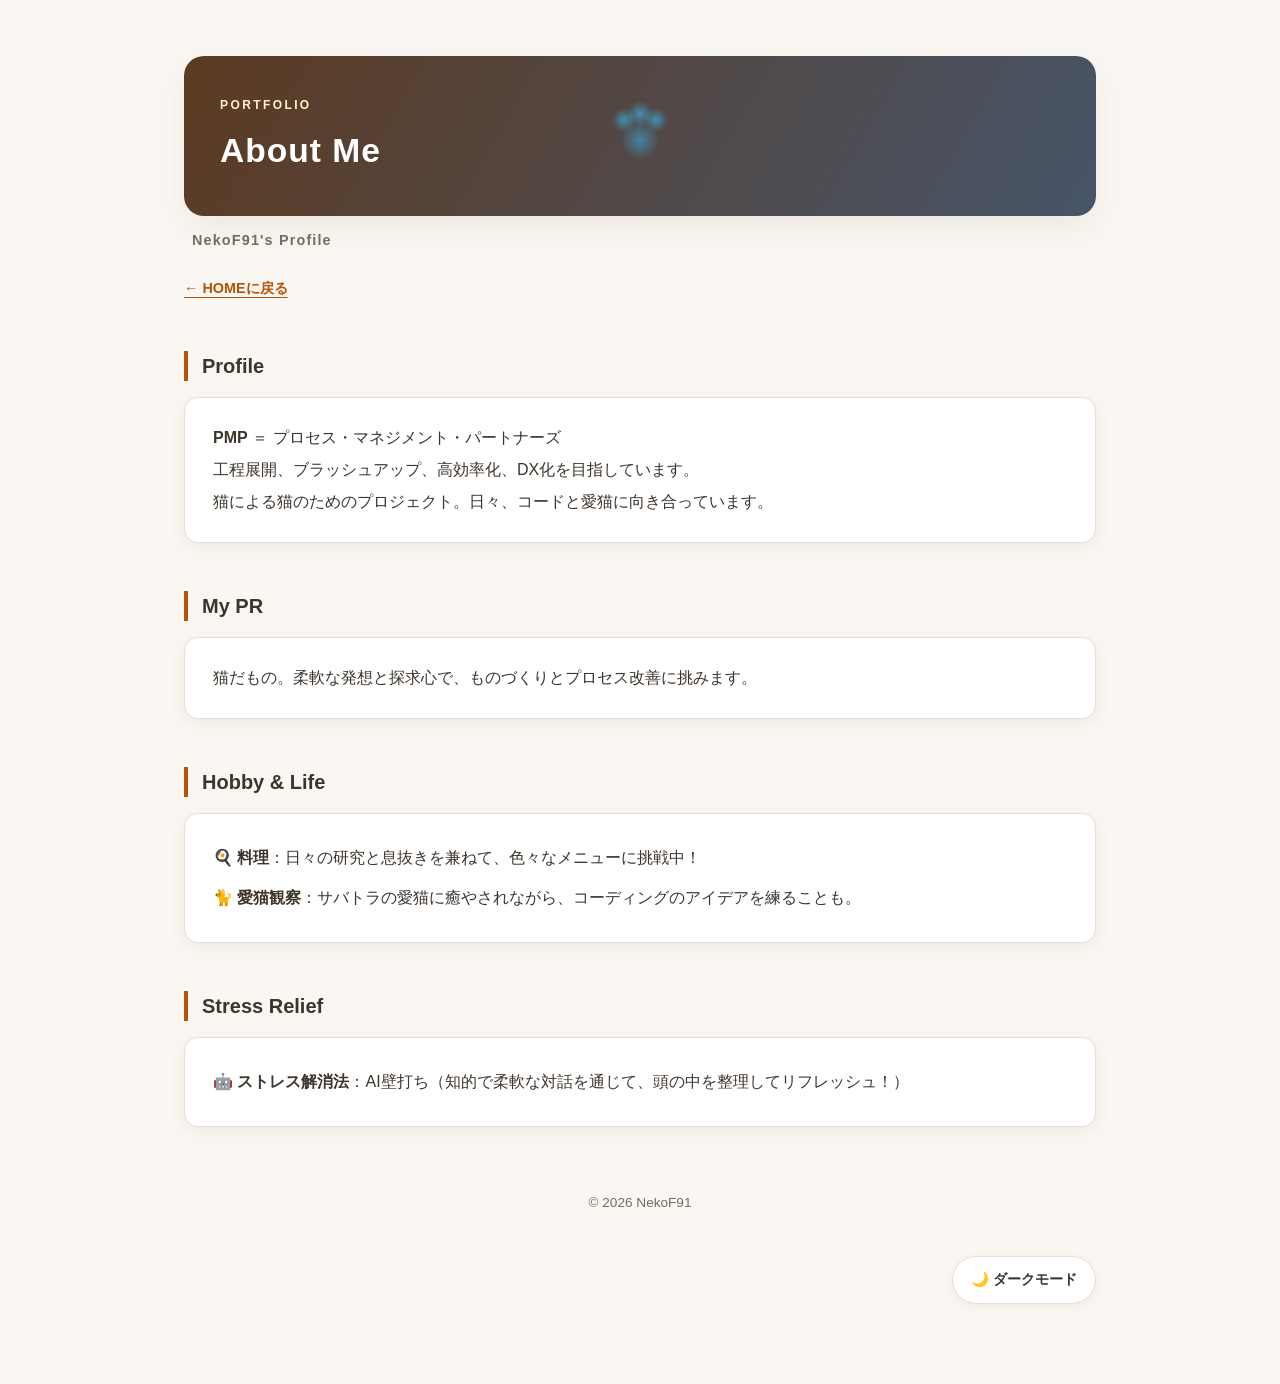
==== aboutme.html @ a40cb2b3 "feat: AboutMe pageを追加した" ====
<!DOCTYPE html>
<html lang="ja">

<head>
	<meta charset="UTF-8">
	<meta name="viewport" content="width=device-width, initial-scale=1.0">
	<link rel="stylesheet" href="css/style.css">
	<script src="js/main.js" defer></script>
	<title>About Me | NekoF91 Portfolio</title>
</head>

<body>
	<!-- ヘッダー -->
	<header class="site-header">
		<h1>About Me</h1>
		<p class="site-subtitle">NekoF91's Profile</p>
		<nav aria-label="ページナビ" style="margin-top: 20px;">
			<a href="index.html" class="portfolio-link">← HOMEに戻る</a>
		</nav>
	</header>
	
	<main>
		<!-- プロフィールセクション -->
		<section class="intro-section">
			<h2 class="reveal">Profile</h2>
			<div class="intro-box">
				<p>
					<strong>PMP</strong> ＝ プロセス・マネジメント・パートナーズ<br>
					工程展開、ブラッシュアップ、高効率化、DX化を目指しています。<br>
					猫による猫のためのプロジェクト。日々、コードと愛猫に向き合っています。
				</p>
			</div>
		</section>

		<!-- My PRセクション -->
		<section class="portfolio-section">
			<h2 class="reveal">My PR</h2>
			<div class="intro-box">
				<p>猫だもの。柔軟な発想と探求心で、ものづくりとプロセス改善に挑みます。</p>
			</div>
		</section>
		
		<!-- 趣味セクション -->
		<section class="hobby-section">
			<h2 class="reveal">Hobby & Life</h2>
			<div class="hobby-content">
				<p>🍳 <strong>料理</strong>：日々の研究と息抜きを兼ねて、色々なメニューに挑戦中！</p>
				<p>🐈 <strong>愛猫観察</strong>：サバトラの愛猫に癒やされながら、コーディングのアイデアを練ることも。</p>
			</div>
		</section>

		<!-- ストレス解消法セクション -->
		<section class="stress-section">
			<h2 class="reveal">Stress Relief</h2>
			<div class="hobby-content">
				<p>🤖 <strong>ストレス解消法</strong>：AI壁打ち（知的で柔軟な対話を通じて、頭の中を整理してリフレッシュ！）</p>
			</div>
		</section>
	</main>

	<!-- フッター -->
	<footer class="site-footer">
		<p>&copy; 2026 NekoF91</p>
	</footer>

	<!-- ダークモード切替ボタン -->
	<button id="themeToggle" class="theme-toggle" type="button" aria-pressed="false">
		🌙 ダークモード
	</button>
</body>

</html>
---- css/style.css ----
/* =========================================================
   カラー変数（ここを変えるだけで全体の色味が変わります！）
   ※現在は「カフェ＆三毛猫（ウォーム系）」を設定中
   ========================================================= */
:root {
    --bg-page: #faf7f2;              /* ページ全体の背景（温かみのあるクリーム） */
    --bg-card: #ffffff;              /* カードの背景 */
    --text-main: #3d342c;            /* メイン文字色（濃いブラウン） */
    --text-muted: #786a5e;           /* 補足文字色 */
    --accent-dark: #5c3a21;          /* 濃いアクセント（エスプレッソブラウン） */
    --accent-main: #b45309;          /* メインアクセント（キャラメル・テラコッタ） */
    --accent-light: #fef3c7;         /* 薄いアクセント（タグ背景など） */
    --accent-glow: rgba(251, 191, 36, 0.35); /* マウス連動の光の色 */
    --border-color: #e7dfd5;         /* 枠線 */
    --shadow-color: rgba(92, 58, 33, 0.08);
}

/* ダークモード用の色設定 */
html.dark {
    --bg-page: #181412;
    --bg-card: #241e1b;
    --text-main: #e7e0d8;
    --text-muted: #a89b91;
    --accent-dark: #452715;
    --accent-main: #f59e0b;          /* 暗闇で光る猫の瞳のようなアンバー */
    --accent-light: #3f2817;
    --accent-glow: rgba(245, 158, 11, 0.3);
    --border-color: #3d332d;
    --shadow-color: rgba(0, 0, 0, 0.35);
}


/* =========================================================
   共通設定・ベース
   ========================================================= */
*, *::before, *::after {
    box-sizing: border-box;
}

html {
    min-height: 100%;
    background-color: var(--bg-page);
    transition: background-color 0.3s ease;
}

body {
    max-width: 960px;
    margin: 0 auto;
    padding: 56px 24px 80px;
    font-family: "Segoe UI", "Hiragino Kaku Gothic ProN",
        "Yu Gothic", Meiryo, sans-serif;
    color: var(--text-main);
    line-height: 1.8;
    overflow-wrap: anywhere;
}


/* =========================================================
   ヘッダー・タイトル
   ========================================================= */
.site-header {
    margin-bottom: 44px;
}

h1 {
    margin: 0;
    padding: 40px 36px;
    border-radius: 20px;
    background:
        radial-gradient(circle at var(--mouse-x, 50%) var(--mouse-y, 50%),
            var(--accent-glow), transparent 45%),
        linear-gradient(120deg, var(--accent-dark), var(--accent-main));
    box-shadow: 0 12px 30px var(--shadow-color);
    color: #ffffff;
    font-size: clamp(1.5rem, 3.5vw, 2.1rem);
    line-height: 1.5;
    letter-spacing: 0.03em;
}

h1::before {
    content: "PORTFOLIO";
    display: block;
    margin-bottom: 12px;
    color: var(--accent-light);
    font-size: 0.75rem;
    font-weight: 600;
    letter-spacing: 0.2em;
}

.site-subtitle {
    margin: 12px 0 0 8px;
    padding: 0;
    border: none;
    background: transparent;
    box-shadow: none;
    color: var(--text-muted);
    font-size: 0.9rem;
    font-weight: 600;
    letter-spacing: 0.08em;
}


/* =========================================================
   見出し・テキスト・セクション
   ========================================================= */
h2 {
    margin: 48px 0 16px;
    padding-left: 14px;
    border-left: 4px solid var(--accent-main);
    color: var(--text-main);
    font-size: 1.25rem;
    line-height: 1.5;
}

.intro-box p,
.hobby-content {
    margin: 0;
    padding: 24px 28px;
    border: 1px solid var(--border-color);
    border-radius: 14px;
    background-color: var(--bg-card);
    box-shadow: 0 4px 16px var(--shadow-color);
    line-height: 2;
}

.hobby-content p {
    margin: 0;
    padding: 4px 0;
    border: none;
    background: transparent;
    box-shadow: none;
}


/* =========================================================
   リンク・ボタン共通
   ========================================================= */
a {
    color: var(--accent-main);
    text-decoration-thickness: 1px;
    text-underline-offset: 4px;
    transition: opacity 0.2s ease;
}

a:hover {
    opacity: 0.8;
    text-decoration-thickness: 2px;
}

a:focus-visible,
.theme-toggle:focus-visible {
    outline: 3px solid var(--accent-main);
    outline-offset: 3px;
}

.theme-toggle {
    display: block;
    margin: 40px 0 0 auto;
    padding: 10px 18px;
    border: 1px solid var(--border-color);
    border-radius: 999px;
    background: var(--bg-card);
    color: var(--text-main);
    font: inherit;
    font-size: 0.9rem;
    font-weight: 700;
    cursor: pointer;
    box-shadow: 0 2px 8px var(--shadow-color);
    transition: background-color 0.2s, transform 0.2s, border-color 0.2s;
}

.theme-toggle:hover {
    border-color: var(--accent-main);
    transform: translateY(-2px);
}


/* =========================================================
   JavaScript と組み合わせた演出
   ========================================================= */
.js-enabled .reveal {
    opacity: 0;
    transform: translateY(22px);
    transition: opacity 0.7s ease, transform 0.7s ease;
}

.js-enabled .reveal.is-visible {
    opacity: 1;
    transform: translateY(0);
}


/* ==========================================
   ポートフォリオ一覧（グリッド・カード）
   ========================================== */
.portfolio-grid {
    display: grid;
    grid-template-columns: repeat(2, minmax(0, 1fr));
    gap: 24px;
}

.portfolio-grid .portfolio-card {
    padding: 0;
    overflow: hidden;
    background: var(--bg-card);
    border: 1px solid var(--border-color);
    border-radius: 16px;
    box-shadow: 0 4px 16px var(--shadow-color);
    color: var(--text-main);
    transition: transform 0.25s ease, box-shadow 0.25s ease, opacity 0.7s ease;
}

.portfolio-grid .portfolio-card.is-visible:hover {
    transform: translateY(-5px);
    box-shadow: 0 12px 32px var(--shadow-color);
}

.portfolio-image {
    display: flex;
    align-items: center;
    justify-content: center;
    height: 150px;
    background: linear-gradient(135deg, var(--accent-dark), var(--accent-main));
    color: #ffffff;
    font-size: 0.9rem;
    font-weight: 700;
    letter-spacing: 0.15em;
}

.portfolio-image-next {
    background: linear-gradient(135deg, #78716c, #a8a29e);
}

.portfolio-content {
    padding: 24px;
}

.portfolio-content h3 {
    margin: 0 0 12px;
    color: var(--text-main);
    font-size: 1.2rem;
}

.portfolio-grid .portfolio-description {
    margin: 0 0 18px;
    padding: 0;
    border: none;
    background: transparent;
    box-shadow: none;
    color: var(--text-muted);
    font-size: 0.9rem;
    line-height: 1.8;
}

.portfolio-tags {
    display: flex;
    flex-wrap: wrap;
    gap: 8px;
    margin-bottom: 20px;
}

.portfolio-tags span {
    padding: 4px 12px;
    border-radius: 6px;
    background: var(--accent-light);
    color: var(--accent-main);
    font-size: 0.75rem;
    font-weight: 700;
}

.portfolio-link {
    display: inline-block;
    font-size: 0.9rem;
    font-weight: 700;
}

.site-footer {
    margin-top: 64px;
    text-align: center;
    color: var(--text-muted);
    font-size: 0.85rem;
}


/* ==========================================
   レスポンシブ・アクセシビリティ
   ========================================== */
@media (max-width: 600px) {
    body {
        padding: 28px 16px 48px;
    }

    h1 {
        padding: 28px 20px;
        border-radius: 16px;
    }

    h2 {
        margin-top: 36px;
        font-size: 1.1rem;
    }

    .intro-box p,
    .hobby-content {
        padding: 20px;
    }

    .portfolio-grid {
        grid-template-columns: 1fr;
    }

    .portfolio-image {
        height: 130px;
    }

    .portfolio-content {
        padding: 20px;
    }
}

@media (prefers-reduced-motion: reduce) {
    .js-enabled .reveal {
        opacity: 1;
        transform: none;
        transition: none;
    }

    .theme-toggle,
    .portfolio-grid .portfolio-card {
        transition: none;
    }

    .theme-toggle:hover,
    .portfolio-grid .portfolio-card.is-visible:hover {
        transform: none;
    }
}
/* タイトル上をマウスが動くと、指が3個の肉球の光が動く */
h1 {
    background:
        /* 指1：左上の指 */
        radial-gradient(circle 12px at calc(var(--mouse-x, 50%) - 16px) calc(var(--mouse-y, 50%) - 16px), rgba(56, 189, 248, 0.6), transparent 100%),
        /* 指2：真上の指 */
        radial-gradient(circle 13px at var(--mouse-x, 50%) calc(var(--mouse-y, 50%) - 22px), rgba(56, 189, 248, 0.6), transparent 100%),
        /* 指3：右上の指 */
        radial-gradient(circle 12px at calc(var(--mouse-x, 50%) + 16px) calc(var(--mouse-y, 50%) - 16px), rgba(56, 189, 248, 0.6), transparent 100%),
        /* 肉球の中央の大きなパッド（ふっくらした部分） */
        radial-gradient(circle 28px at var(--mouse-x, 50%) calc(var(--mouse-y, 50%) + 4px), rgba(56, 189, 248, 0.5), transparent 70%),
        /* 全体のベースのグラデーション */
        linear-gradient(120deg, var(--accent-dark), #475569);
}
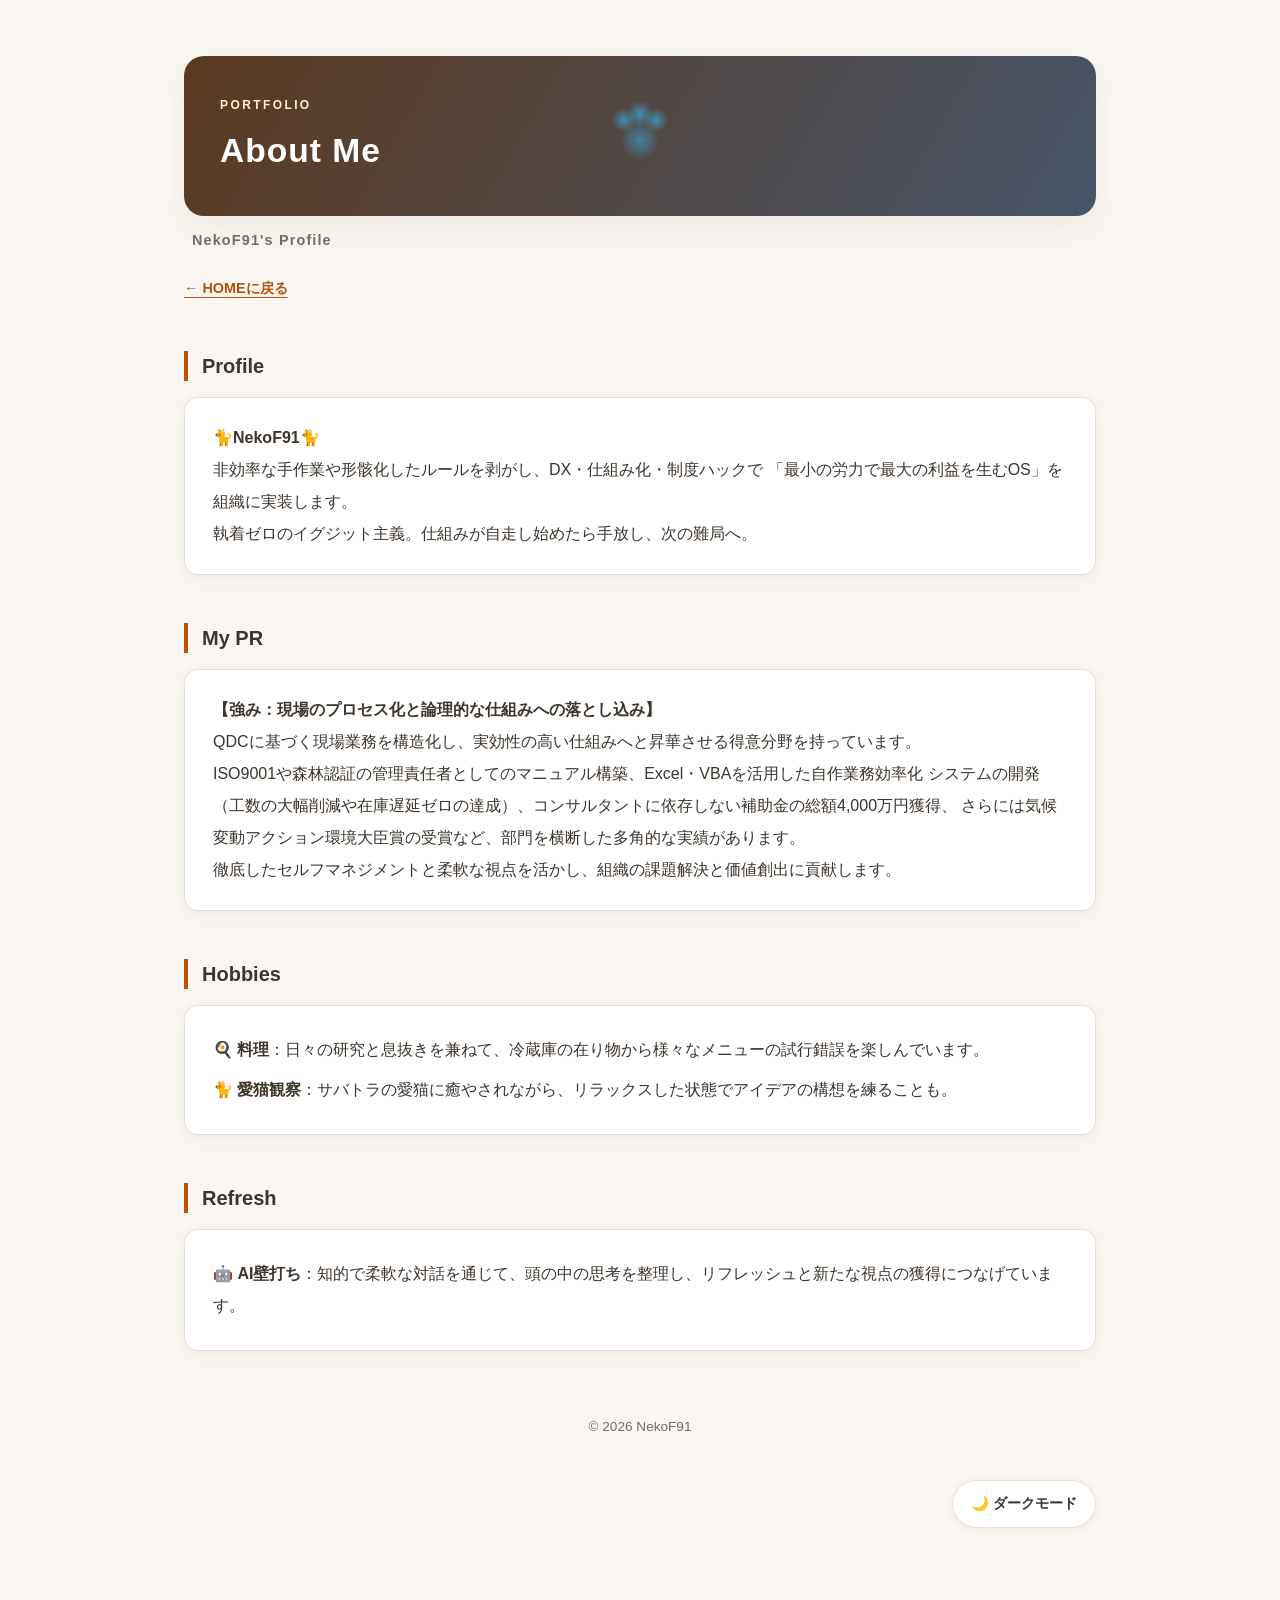
==== commit 3a66bb63: "docs: AboutMEページの充実" ====
--- a/aboutme.html
+++ b/aboutme.html
@@ -20,40 +20,48 @@
 	</header>
 	
 	<main>
-		<!-- プロフィールセクション -->
+		<!-- Profile：自己紹介、現在の取得中内容、仕事受注を目指す理由 -->
 		<section class="intro-section">
 			<h2 class="reveal">Profile</h2>
 			<div class="intro-box">
 				<p>
-					<strong>PMP</strong> ＝ プロセス・マネジメント・パートナーズ<br>
-					工程展開、ブラッシュアップ、高効率化、DX化を目指しています。<br>
-					猫による猫のためのプロジェクト。日々、コードと愛猫に向き合っています。
+					<strong>🐈NekoF91🐈</strong><br>
+					非効率な手作業や形骸化したルールを剥がし、DX・仕組み化・制度ハックで
+					「最小の労力で最大の利益を生むOS」を組織に実装します。<br>
+					執着ゼロのイグジット主義。仕組みが自走し始めたら手放し、次の難局へ。
 				</p>
 			</div>
 		</section>
 
-		<!-- My PRセクション -->
+		<!-- My PR：自身の強み・長所と具体的な経験 -->
 		<section class="portfolio-section">
 			<h2 class="reveal">My PR</h2>
 			<div class="intro-box">
-				<p>猫だもの。柔軟な発想と探求心で、ものづくりとプロセス改善に挑みます。</p>
-			</div>
-		</section>
-		
-		<!-- 趣味セクション -->
-		<section class="hobby-section">
-			<h2 class="reveal">Hobby & Life</h2>
-			<div class="hobby-content">
-				<p>🍳 <strong>料理</strong>：日々の研究と息抜きを兼ねて、色々なメニューに挑戦中！</p>
-				<p>🐈 <strong>愛猫観察</strong>：サバトラの愛猫に癒やされながら、コーディングのアイデアを練ることも。</p>
+				<p>
+					<strong>【強み：現場のプロセス化と論理的な仕組みへの落とし込み】</strong><br>
+					QDCに基づく現場業務を構造化し、実効性の高い仕組みへと昇華させる得意分野を持っています。<br>
+					ISO9001や森林認証の管理責任者としてのマニュアル構築、Excel・VBAを活用した自作業務効率化
+					システムの開発（工数の大幅削減や在庫遅延ゼロの達成）、コンサルタントに依存しない補助金の総額4,000万円獲得、
+					さらには気候変動アクション環境大臣賞の受賞など、部門を横断した多角的な実績があります。<br>
+					徹底したセルフマネジメントと柔軟な視点を活かし、組織の課題解決と価値創出に貢献します。
+				</p>
 			</div>
 		</section>
 
-		<!-- ストレス解消法セクション -->
+		<!-- Hobbies：趣味や好きな事 -->
+		<section class="hobby-section">
+			<h2 class="reveal">Hobbies</h2>
+			<div class="hobby-content">
+				<p>🍳 <strong>料理</strong>：日々の研究と息抜きを兼ねて、冷蔵庫の在り物から様々なメニューの試行錯誤を楽しんでいます。</p>
+				<p>🐈 <strong>愛猫観察</strong>：サバトラの愛猫に癒やされながら、リラックスした状態でアイデアの構想を練ることも。</p>
+			</div>
+		</section>
+
+		<!-- Refresh：ストレス解消法や気分転換の方法 -->
 		<section class="stress-section">
-			<h2 class="reveal">Stress Relief</h2>
+			<h2 class="reveal">Refresh</h2>
 			<div class="hobby-content">
-				<p>🤖 <strong>ストレス解消法</strong>：AI壁打ち（知的で柔軟な対話を通じて、頭の中を整理してリフレッシュ！）</p>
+				<p>🤖 <strong>AI壁打ち</strong>：知的で柔軟な対話を通じて、頭の中の思考を整理し、リフレッシュと新たな視点の獲得につなげています。</p>
 			</div>
 		</section>
 	</main>
